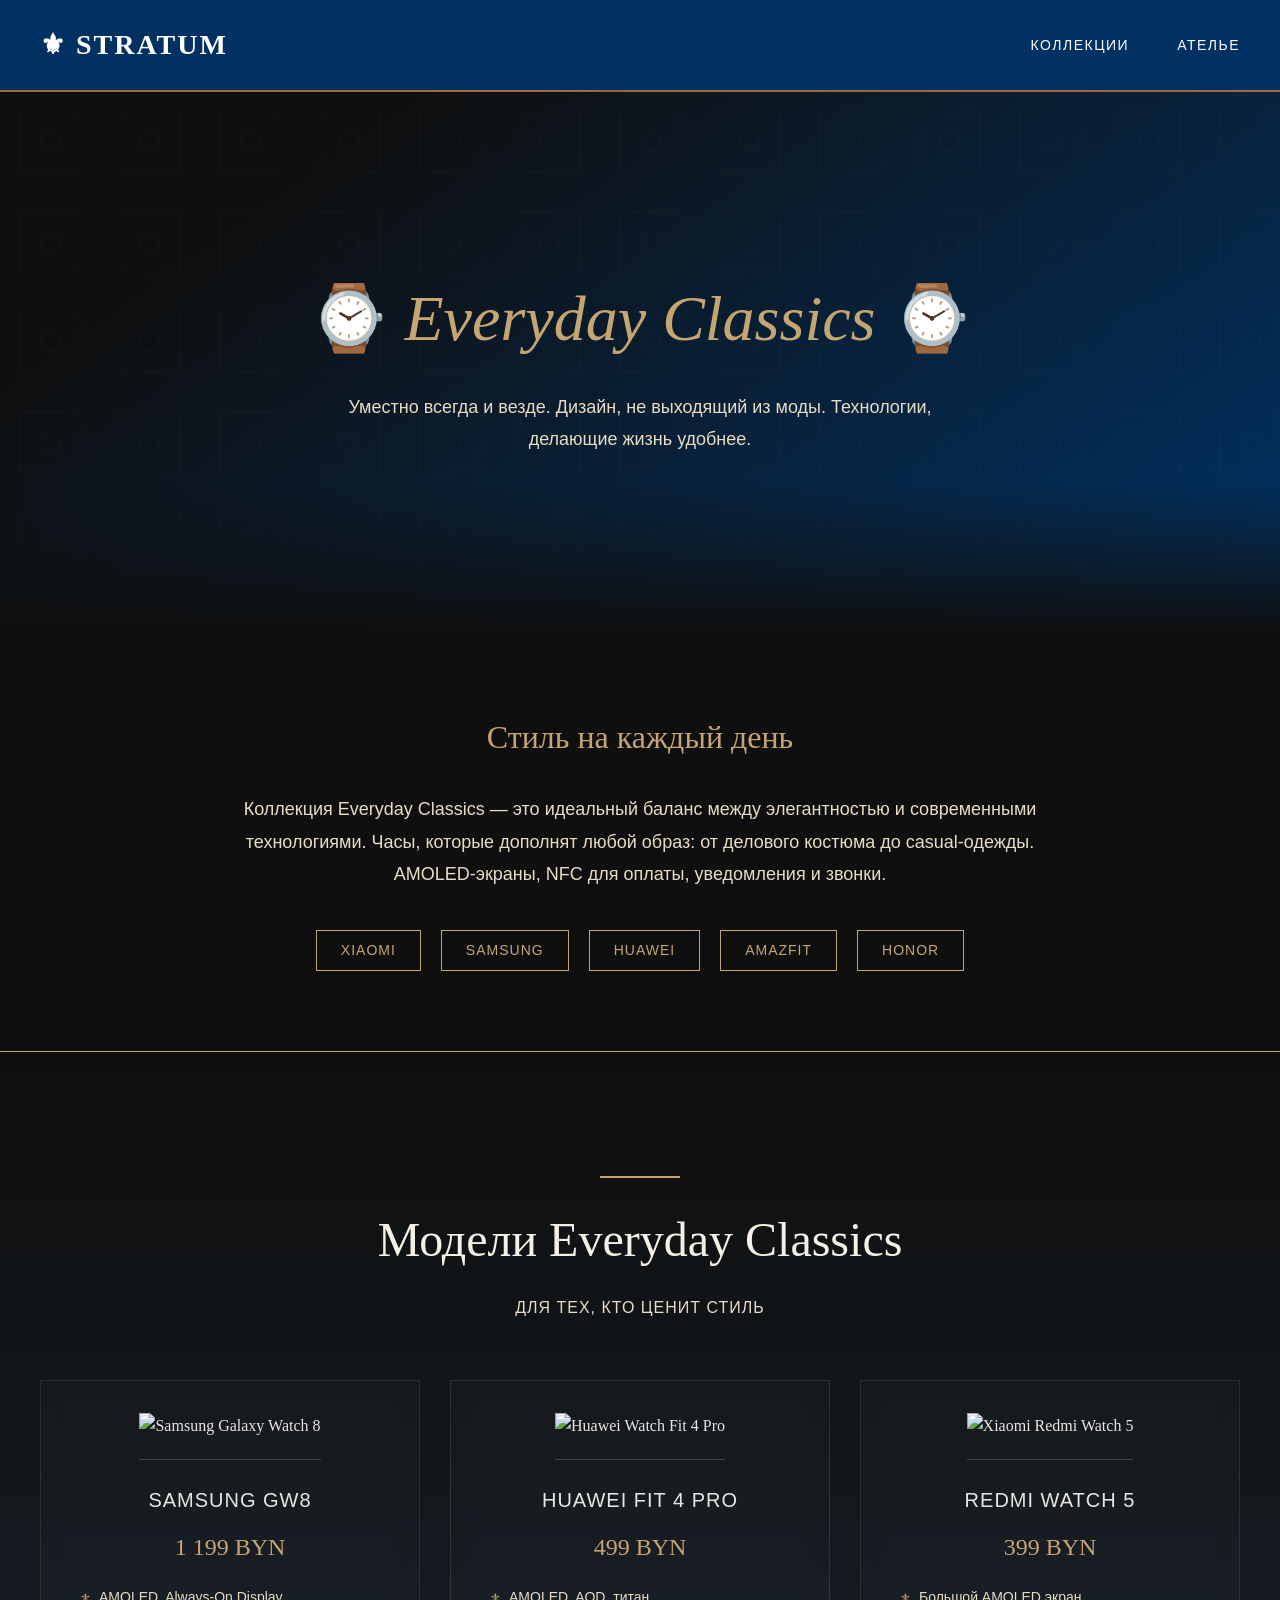
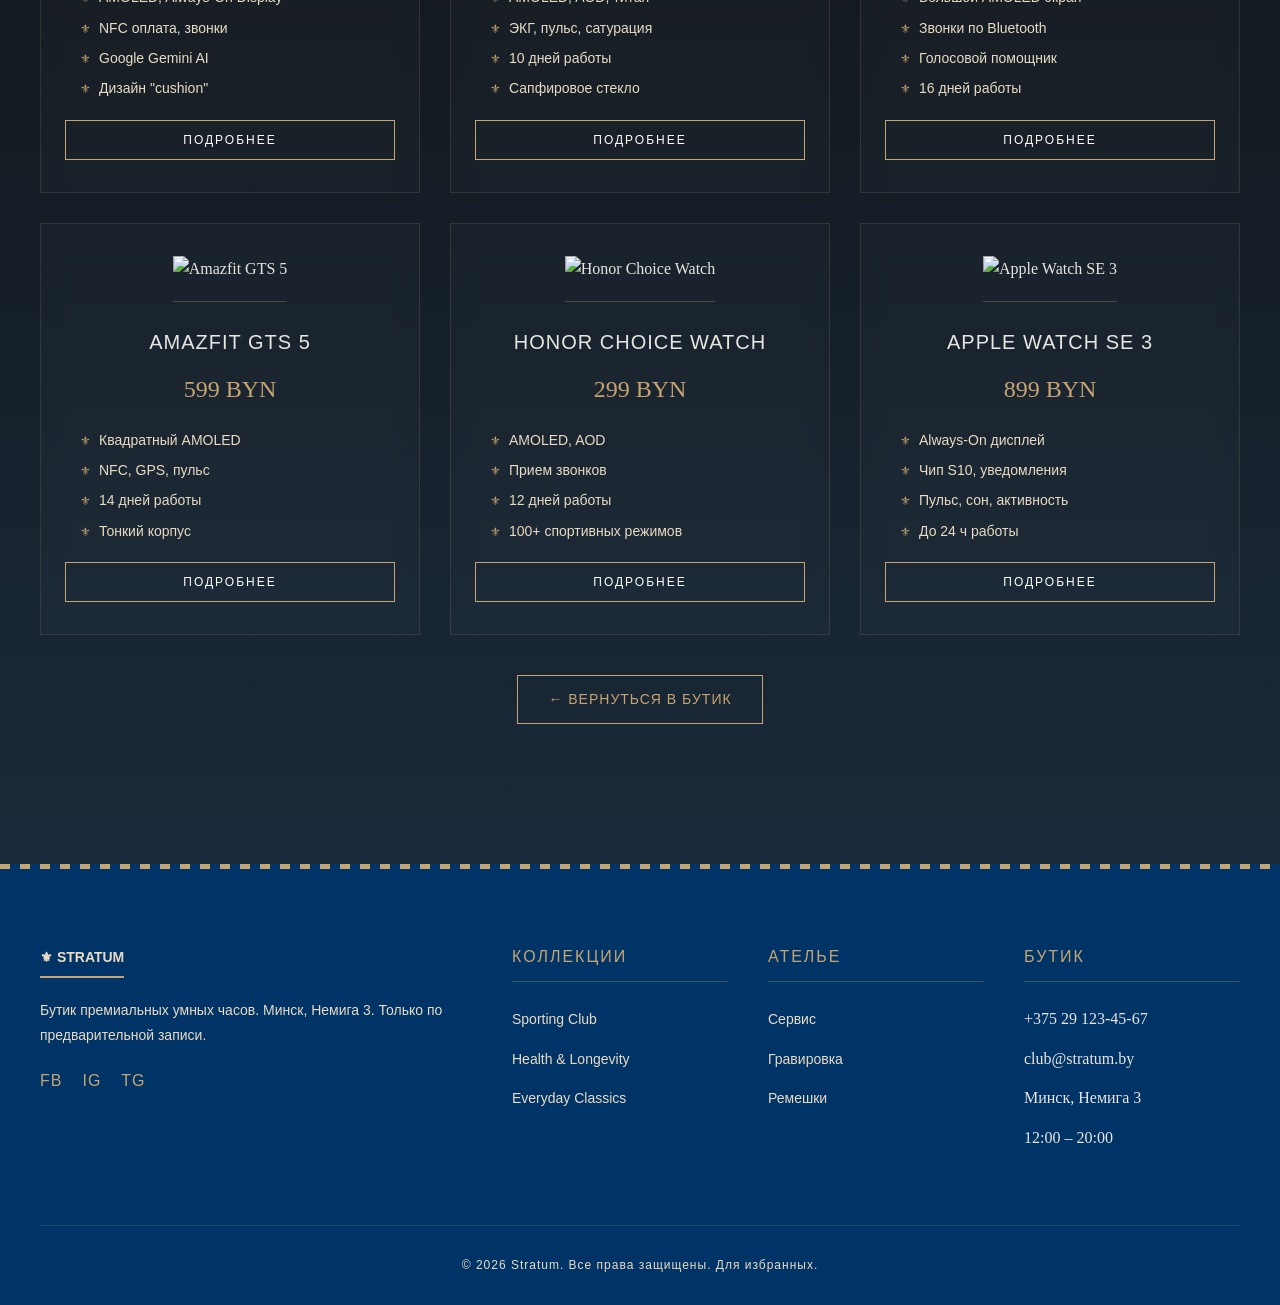
==== everyday-club.html @ 1c81f83b "Add files via upload" ====
<!DOCTYPE html>
<html lang="ru">
<head>
    <meta charset="UTF-8">
    <meta name="viewport" content="width=device-width, initial-scale=1.0">
    <title>Stratum — Everyday Classics</title>
    <link rel="stylesheet" href="styles.css">
    <style>
        /* Дополнительные стили только для страницы категории */
        .category-hero {
            height: 60vh;
            background: linear-gradient(145deg, var(--black) 20%, var(--gentian-blue) 100%);
            display: flex;
            align-items: center;
            position: relative;
            overflow: hidden;
        }

        .category-hero::before {
            content: '';
            position: absolute;
            top: 0;
            left: 0;
            width: 100%;
            height: 100%;
            background-image: url('data:image/svg+xml;utf8,<svg xmlns="http://www.w3.org/2000/svg" viewBox="0 0 100 100" width="100" height="100" opacity="0.03"><path d="M20,20 L80,20 L80,80 L20,80 Z" fill="none" stroke="%23C5A572" stroke-width="1"/><circle cx="50" cy="50" r="10" fill="none" stroke="%23C5A572" stroke-width="1"/></svg>');
            background-repeat: repeat;
            pointer-events: none;
        }

        .category-hero::after {
            content: '';
            position: absolute;
            bottom: 0;
            left: 0;
            right: 0;
            height: 150px;
            background: linear-gradient(to top, var(--black), transparent);
        }

        .category-hero-content {
            position: relative;
            z-index: 2;
            text-align: center;
        }

        .category-hero-content h1 {
            font-size: 64px;
            font-weight: 500;
            margin-bottom: 20px;
            font-family: 'Times New Roman', 'Didot', serif;
        }

        .category-hero-content h1 span {
            color: var(--gold);
            font-style: italic;
        }

        .category-hero-content p {
            font-size: 18px;
            color: var(--cream);
            max-width: 600px;
            margin: 0 auto;
            font-family: 'Helvetica Neue', sans-serif;
            line-height: 1.8;
        }

        .category-description {
            padding: 80px 0;
            background-color: var(--black);
            text-align: center;
            border-bottom: 1px solid var(--gold);
        }

        .category-description h2 {
            font-size: 32px;
            font-weight: 400;
            margin-bottom: 30px;
            font-family: 'Times New Roman', serif;
            color: var(--gold);
        }

        .category-description p {
            font-size: 18px;
            color: var(--cream);
            max-width: 800px;
            margin: 0 auto 40px;
            font-family: 'Helvetica Neue', sans-serif;
            line-height: 1.8;
        }

        .category-tags {
            display: flex;
            justify-content: center;
            gap: 20px;
            flex-wrap: wrap;
        }

        .category-tag {
            border: 1px solid var(--gold);
            padding: 8px 24px;
            font-size: 14px;
            letter-spacing: 1px;
            color: var(--gold);
            font-family: 'Helvetica Neue', sans-serif;
            text-transform: uppercase;
        }

        .category-products {
            padding: 100px 0;
            background: linear-gradient(180deg, var(--black) 0%, var(--navy) 100%);
        }

        .category-products-grid {
            display: grid;
            grid-template-columns: repeat(3, 1fr);
            gap: 30px;
            margin-top: 60px;
        }

        .category-product-card {
            background-color: rgba(255,255,255,0.02);
            padding: 32px 24px;
            text-align: center;
            border: 1px solid rgba(197,165,114,0.15);
            transition: all 0.4s;
            backdrop-filter: blur(10px);
        }

        .category-product-card:hover {
            background-color: rgba(0,51,102,0.2);
            border-color: var(--gold);
            box-shadow: 0 15px 25px rgba(0,0,0,0.5);
            transform: translateY(-5px);
        }

        .category-product-image {
            width: 100%;
            margin-bottom: 24px;
            border-bottom: 1px solid rgba(197,165,114,0.3);
            padding-bottom: 20px;
        }

        .category-product-title {
            font-size: 20px;
            font-weight: 500;
            margin-bottom: 12px;
            font-family: 'Helvetica Neue', sans-serif;
            letter-spacing: 1px;
            text-transform: uppercase;
        }

        .category-product-price {
            color: var(--gold);
            font-size: 24px;
            font-weight: 500;
            margin-bottom: 20px;
            font-family: 'Times New Roman', serif;
        }

        .category-features {
            margin: 20px 0;
            text-align: left;
            padding: 0 15px;
        }

        .category-features li {
            color: var(--cream);
            font-size: 14px;
            font-family: 'Helvetica Neue', sans-serif;
            margin-bottom: 8px;
            list-style-type: none;
        }

        .category-features li::before {
            content: '⚜';
            color: var(--gold);
            margin-right: 8px;
            font-size: 12px;
        }

        .back-link {
            display: inline-block;
            margin: 40px 0;
            color: var(--gold);
            text-decoration: none;
            font-family: 'Helvetica Neue', sans-serif;
            font-size: 14px;
            letter-spacing: 1px;
            text-transform: uppercase;
            border: 1px solid var(--gold);
            padding: 12px 30px;
            transition: all 0.3s;
        }

        .back-link:hover {
            background-color: var(--gold);
            color: var(--black);
        }

        @media (max-width: 1024px) {
            .category-products-grid {
                grid-template-columns: repeat(2, 1fr);
            }
        }

        @media (max-width: 640px) {
            .category-products-grid {
                grid-template-columns: 1fr;
            }
            .category-hero-content h1 {
                font-size: 42px;
            }
        }
    </style>
</head>
<body>
    <header>
        <div class="container header-content">
            <a href="index.html" class="logo">⚜ STRATUM</a>
            <nav>
                <ul>
                    <li><a href="index.html#collections">Коллекции</a></li>
                    <li><a href="index.html#atelier">Ателье</a></li>
                </ul>
            </nav>
        </div>
    </header>

    <section class="category-hero">
        <div class="container category-hero-content">
            <h1>⌚ <span>Everyday Classics</span> ⌚</h1>
            <p>Уместно всегда и везде. Дизайн, не выходящий из моды. Технологии, делающие жизнь удобнее.</p>
        </div>
    </section>

    <section class="category-description">
        <div class="container">
            <h2>Стиль на каждый день</h2>
            <p>Коллекция Everyday Classics — это идеальный баланс между элегантностью и современными технологиями. Часы, которые дополнят любой образ: от делового костюма до casual-одежды. AMOLED-экраны, NFC для оплаты, уведомления и звонки.</p>
            <div class="category-tags">
                <span class="category-tag">XIAOMI</span>
                <span class="category-tag">SAMSUNG</span>
                <span class="category-tag">HUAWEI</span>
                <span class="category-tag">AMAZFIT</span>
                <span class="category-tag">HONOR</span>
            </div>
        </div>
    </section>

    <section class="category-products">
        <div class="container">
            <div class="section-title-wrapper">
                <div class="section-divider"></div>
                <h2 class="section-title">Модели Everyday Classics</h2>
                <p class="section-subtitle">Для тех, кто ценит стиль</p>
            </div>

            <div class="category-products-grid">
                <!-- Samsung Galaxy Watch 8 -->
                <div class="category-product-card">
                    <img src="https://photo-shop.by/pics/items/20250811190819815_1.jpg" alt="Samsung Galaxy Watch 8" class="category-product-image">
                    <h3 class="category-product-title">Samsung GW8</h3>
                    <div class="category-product-price">1 199 BYN</div>
                    <ul class="category-features">
                        <li>AMOLED, Always-On Display</li>
                        <li>NFC оплата, звонки</li>
                        <li>Google Gemini AI</li>
                        <li>Дизайн "cushion"</li>
                    </ul>
                    <button class="btn-secondary">Подробнее</button>
                </div>

                <!-- Huawei Watch Fit 4 Pro -->
                <div class="category-product-card">
                    <img src="https://shop.mts.by/upload/resize_cache/iblock/949/qxuw2x85e4imq40hu1o059t7lantay8a/500_926_1/huawei_watch_FIT_4_pro_black_1.jpg" alt="Huawei Watch Fit 4 Pro" class="category-product-image">
                    <h3 class="category-product-title">Huawei Fit 4 Pro</h3>
                    <div class="category-product-price">499 BYN</div>
                    <ul class="category-features">
                        <li>AMOLED, AOD, титан</li>
                        <li>ЭКГ, пульс, сатурация</li>
                        <li>10 дней работы</li>
                        <li>Сапфировое стекло</li>
                    </ul>
                    <button class="btn-secondary">Подробнее</button>
                </div>

                <!-- Xiaomi Redmi Watch 5 -->
                <div class="category-product-card">
                    <img src="https://shop.mts.by/upload/resize_cache/iblock/7be/p8evr0nl9f67zql3s67rr9zgepwxj42r/500_926_1/watch_5_active_black_1.jpg" alt="Xiaomi Redmi Watch 5" class="category-product-image">
                    <h3 class="category-product-title">Redmi Watch 5</h3>
                    <div class="category-product-price">399 BYN</div>
                    <ul class="category-features">
                        <li>Большой AMOLED экран</li>
                        <li>Звонки по Bluetooth</li>
                        <li>Голосовой помощник</li>
                        <li>16 дней работы</li>
                    </ul>
                    <button class="btn-secondary">Подробнее</button>
                </div>

                <!-- Amazfit GTS 5 -->
                <div class="category-product-card">
                    <img src="https://lamantin.by/thumb/2/mXTA6FlvOQDgLPqxQOcVRw/r/d/umnye-chasy-xiaomi-redmi-watch-5-m2462w1-black-eu-1-356x356-4.jpg" alt="Amazfit GTS 5" class="category-product-image">
                    <h3 class="category-product-title">Amazfit GTS 5</h3>
                    <div class="category-product-price">599 BYN</div>
                    <ul class="category-features">
                        <li>Квадратный AMOLED</li>
                        <li>NFC, GPS, пульс</li>
                        <li>14 дней работы</li>
                        <li>Тонкий корпус</li>
                    </ul>
                    <button class="btn-secondary">Подробнее</button>
                </div>

                <!-- Honor Choice Watch -->
                <div class="category-product-card">
                    <img src="https://images.5element.by/resize/677/677189061977b020267f8e8c4d9ec1c2/600_600_1/de9541013ba2dd793d96e735d65061bb.jpg" alt="Honor Choice Watch" class="category-product-image">
                    <h3 class="category-product-title">Honor Choice Watch</h3>
                    <div class="category-product-price">299 BYN</div>
                    <ul class="category-features">
                        <li>AMOLED, AOD</li>
                        <li>Прием звонков</li>
                        <li>12 дней работы</li>
                        <li>100+ спортивных режимов</li>
                    </ul>
                    <button class="btn-secondary">Подробнее</button>
                </div>

                <!-- Apple Watch SE 3 -->
                <div class="category-product-card">
                    <img src="https://images.5element.by/resize/4ae/4ae966358d15e6b76d933b7b3d7df727/600_600_1/55d381c89f4cd3a4a8388bf9925fe8a3.jpg" alt="Apple Watch SE 3" class="category-product-image">
                    <h3 class="category-product-title">Apple Watch SE 3</h3>
                    <div class="category-product-price">899 BYN</div>
                    <ul class="category-features">
                        <li>Always-On дисплей</li>
                        <li>Чип S10, уведомления</li>
                        <li>Пульс, сон, активность</li>
                        <li>До 24 ч работы</li>
                    </ul>
                    <button class="btn-secondary">Подробнее</button>
                </div>
            </div>

            <div style="text-align: center;">
                <a href="index.html" class="back-link">← Вернуться в бутик</a>
            </div>
        </div>
    </section>

    <footer>
        <div class="container">
            <div class="footer-grid">
                <div class="footer-col">
                    <a href="index.html" class="footer-logo">⚜ STRATUM</a>
                    <p>Бутик премиальных умных часов. Минск, Немига 3. Только по предварительной записи.</p>
                    <div class="social-links">
                        <span>FB</span>
                        <span>IG</span>
                        <span>TG</span>
                    </div>
                </div>
                <div class="footer-col">
                    <h4>Коллекции</h4>
                    <ul>
                        <li><a href="sporting-club.html">Sporting Club</a></li>
                        <li><a href="health-club.html">Health & Longevity</a></li>
                        <li><a href="everyday-club.html">Everyday Classics</a></li>
                    </ul>
                </div>
                <div class="footer-col">
                    <h4>Ателье</h4>
                    <ul>
                        <li><a href="index.html#atelier">Сервис</a></li>
                        <li><a href="#">Гравировка</a></li>
                        <li><a href="#">Ремешки</a></li>
                    </ul>
                </div>
                <div class="footer-col">
                    <h4>Бутик</h4>
                    <ul>
                        <li>+375 29 123-45-67</li>
                        <li>club@stratum.by</li>
                        <li>Минск, Немига 3</li>
                        <li>12:00 – 20:00</li>
                    </ul>
                </div>
            </div>
            <div class="copyright">
                © 2026 Stratum. Все права защищены. Для избранных.
            </div>
        </div>
    </footer>

    <script src="script.js"></script>
</body>
</html>
---- styles.css ----
/* Добавьте эти строки в начало вашего CSS файла */
html {
    scroll-behavior: smooth;
    scroll-padding-top: 100px;
}

* {
    margin: 0;
    padding: 0;
    box-sizing: border-box;
}

body {
    font-family: 'Times New Roman', 'Didot', 'Baskerville', 'Garamond', 'Cormorant Garamond', serif;
    background-color: #0F0F0F;
    color: #E8E6E1;
    line-height: 1.6;
    -webkit-font-smoothing: antialiased;
}

:root {
    --gentian-blue: #003366;
    --gentian-blue-light: #1A4C7A;
    --black: #0F0F0F;
    --anthracite: #2A2A2A;
    --cognac: #9C6B3E;
    --ivory: #F5F0E6;
    --cream: #E8DCC4;
    --silver: #A0A0A0;
    --white: #FFFFFF;
    --gold: #C5A572;
    --navy: #1A2A3A;
}

.container {
    max-width: 1280px;
    margin: 0 auto;
    padding: 0 40px;
}

/* Header */
header {
    background-color: rgba(0, 51, 102, 0.97);
    position: sticky;
    top: 0;
    z-index: 100;
    border-bottom: 2px solid var(--cognac);
    backdrop-filter: blur(8px);
}

.header-content {
    display: flex;
    justify-content: space-between;
    align-items: center;
    height: 90px;
}

.logo {
    font-size: 28px;
    font-weight: 600;
    letter-spacing: 2px;
    color: var(--white);
    text-decoration: none;
    text-transform: uppercase;
    font-family: 'Times New Roman', serif;
}

nav ul {
    display: flex;
    gap: 48px;
    list-style: none;
}

nav a {
    color: var(--white);
    text-decoration: none;
    font-size: 14px;
    font-weight: 400;
    letter-spacing: 1.5px;
    text-transform: uppercase;
    transition: color 0.2s;
    font-family: 'Helvetica Neue', 'Inter', sans-serif;
}

nav a:hover {
    color: var(--gold);
}

/* Hero Section */
.hero {
    height: 85vh;
    background: linear-gradient(145deg, var(--black) 20%, var(--gentian-blue) 100%);
    display: flex;
    align-items: center;
    position: relative;
    overflow: hidden;
}

.hero::before {
    content: '';
    position: absolute;
    top: 0;
    left: 0;
    width: 100%;
    height: 100%;
    background-image: url('data:image/svg+xml;utf8,<svg xmlns="http://www.w3.org/2000/svg" viewBox="0 0 100 100" width="100" height="100" opacity="0.03"><path d="M20,20 L80,20 L80,80 L20,80 Z" fill="none" stroke="%23C5A572" stroke-width="1"/><circle cx="50" cy="50" r="10" fill="none" stroke="%23C5A572" stroke-width="1"/></svg>');
    background-repeat: repeat;
    pointer-events: none;
}

.hero::after {
    content: '';
    position: absolute;
    bottom: 0;
    left: 0;
    right: 0;
    height: 150px;
    background: linear-gradient(to top, var(--black), transparent);
}

.hero-content {
    display: grid;
    grid-template-columns: 1fr 1fr;
    gap: 60px;
    align-items: center;
    position: relative;
    z-index: 2;
}

.hero-text h1 {
    font-size: 72px;
    font-weight: 500;
    line-height: 1.1;
    margin-bottom: 24px;
    font-family: 'Times New Roman', 'Didot', serif;
    letter-spacing: -0.5px;
}

.hero-text h1 span {
    color: var(--gold);
    font-style: italic;
    display: inline-block;
    border-bottom: 2px solid var(--cognac);
    padding-bottom: 8px;
}

.hero-text p {
    font-size: 18px;
    color: var(--cream);
    margin-bottom: 40px;
    max-width: 500px;
    font-family: 'Helvetica Neue', sans-serif;
    letter-spacing: 0.5px;
    line-height: 1.8;
}

.btn-primary {
    background-color: transparent;
    color: var(--white);
    border: 2px solid var(--gold);
    padding: 18px 56px;
    font-size: 14px;
    font-weight: 500;
    letter-spacing: 2px;
    text-transform: uppercase;
    cursor: pointer;
    transition: all 0.4s;
    font-family: 'Helvetica Neue', sans-serif;
}

.btn-primary:hover {
    background-color: var(--gold);
    color: var(--black);
    border-color: var(--gold);
}

.hero-image {
    position: relative;
}

.hero-image img {
    width: 100%;
    filter: drop-shadow(0 20px 30px rgba(0,0,0,0.7));
    border: 1px solid rgba(197, 165, 114, 0.3);
    padding: 20px;
    background: rgba(0,0,0,0.2);
}

.image-caption {
    position: absolute;
    bottom: -10px;
    right: 20px;
    background: var(--gentian-blue);
    padding: 8px 24px;
    font-size: 12px;
    letter-spacing: 1px;
    color: var(--gold);
    border: 1px solid var(--gold);
    font-family: 'Helvetica Neue', sans-serif;
}

/* Segments Section */
.segments {
    padding: 120px 0;
    background-color: var(--black);
    position: relative;
}

.segments::before {
    content: '';
    position: absolute;
    top: 0;
    left: 0;
    right: 0;
    height: 1px;
    background: linear-gradient(90deg, transparent, var(--gold), transparent);
}

.section-title-wrapper {
    text-align: center;
    margin-bottom: 60px;
}

.section-title {
    font-size: 48px;
    font-weight: 400;
    margin-bottom: 16px;
    font-family: 'Times New Roman', serif;
    color: var(--ivory);
}

.section-subtitle {
    font-size: 16px;
    color: var(--cream);
    max-width: 600px;
    margin: 0 auto;
    font-family: 'Helvetica Neue', sans-serif;
    letter-spacing: 1px;
    text-transform: uppercase;
}

.section-divider {
    width: 80px;
    height: 2px;
    background-color: var(--gold);
    margin: 24px auto;
}

.segment-grid {
    display: grid;
    grid-template-columns: repeat(3, 1fr);
    gap: 30px;
}

.segment-card {
    background-color: var(--anthracite);
    padding: 48px 32px;
    transition: transform 0.5s, box-shadow 0.5s;
    border: 1px solid rgba(197, 165, 114, 0.2);
    position: relative;
    text-align: center;
}

.segment-card::before {
    content: '';
    position: absolute;
    top: 0;
    left: 0;
    width: 100%;
    height: 100%;
    background: linear-gradient(145deg, transparent 95%, rgba(197,165,114,0.1) 100%);
    pointer-events: none;
}

.segment-card:hover {
    transform: translateY(-8px);
    box-shadow: 0 30px 40px rgba(0,0,0,0.5);
    border-color: var(--gold);
}

.segment-icon {
    font-size: 48px;
    margin-bottom: 24px;
    color: var(--gold);
    font-family: 'Times New Roman', serif;
    line-height: 1;
}

.segment-card h3 {
    font-size: 26px;
    margin-bottom: 16px;
    font-weight: 500;
    font-family: 'Times New Roman', serif;
    letter-spacing: 1px;
}

.segment-card p {
    color: var(--cream);
    margin-bottom: 24px;
    font-size: 15px;
    font-family: 'Helvetica Neue', sans-serif;
    line-height: 1.8;
}

.segment-tag {
    color: var(--gold);
    font-weight: 500;
    font-size: 14px;
    letter-spacing: 1px;
    text-transform: uppercase;
    border-top: 1px solid rgba(197,165,114,0.3);
    padding-top: 20px;
    margin-top: 20px;
    font-family: 'Helvetica Neue', sans-serif;
}

/* Featured Products */
.featured {
    padding: 120px 0;
    background: linear-gradient(180deg, var(--black) 0%, var(--navy) 100%);
    position: relative;
}

.product-grid {
    display: grid;
    grid-template-columns: repeat(4, 1fr);
    gap: 30px;
    margin-top: 60px;
}

.product-card {
    background-color: rgba(255,255,255,0.02);
    padding: 32px 24px;
    text-align: center;
    border: 1px solid rgba(197,165,114,0.15);
    transition: all 0.4s;
    backdrop-filter: blur(10px);
}

.product-card:hover {
    background-color: rgba(0,51,102,0.2);
    border-color: var(--gold);
    box-shadow: 0 15px 25px rgba(0,0,0,0.5);
}

.product-image {
    width: 100%;
    margin-bottom: 24px;
    border-bottom: 1px solid rgba(197,165,114,0.3);
    padding-bottom: 20px;
}

.product-title {
    font-size: 18px;
    font-weight: 500;
    margin-bottom: 12px;
    font-family: 'Helvetica Neue', sans-serif;
    letter-spacing: 1px;
    text-transform: uppercase;
}

.product-price {
    color: var(--gold);
    font-size: 22px;
    font-weight: 500;
    margin-bottom: 20px;
    font-family: 'Times New Roman', serif;
}

.btn-secondary {
    background-color: transparent;
    border: 1px solid var(--gold);
    color: var(--white);
    padding: 12px 30px;
    font-size: 12px;
    letter-spacing: 2px;
    text-transform: uppercase;
    cursor: pointer;
    transition: all 0.3s;
    font-family: 'Helvetica Neue', sans-serif;
    width: 100%;
}

.btn-secondary:hover {
    background-color: var(--gold);
    color: var(--black);
}

/* Philosophy Section */
.philosophy {
    padding: 140px 0;
    background-color: var(--black);
    position: relative;
    border-top: 1px solid var(--gold);
    border-bottom: 1px solid var(--gold);
}

.philosophy::before {
    content: '⚜';
    position: absolute;
    top: -20px;
    left: 50%;
    transform: translateX(-50%);
    font-size: 40px;
    background: var(--black);
    padding: 0 30px;
    color: var(--gold);
}

.philosophy-content {
    display: grid;
    grid-template-columns: 1fr 1fr;
    gap: 80px;
    align-items: center;
}

.philosophy-text h2 {
    font-size: 52px;
    font-weight: 400;
    margin-bottom: 30px;
    font-family: 'Times New Roman', serif;
    line-height: 1.2;
}

.philosophy-text p {
    color: var(--cream);
    font-size: 16px;
    margin-bottom: 40px;
    font-family: 'Helvetica Neue', sans-serif;
    line-height: 1.9;
    letter-spacing: 0.5px;
}

.heritage {
    display: flex;
    gap: 30px;
    margin-top: 40px;
    border-top: 1px solid rgba(197,165,114,0.3);
    padding-top: 40px;
}

.heritage-item {
    text-align: center;
    flex: 1;
}

.heritage-item span {
    display: block;
    font-size: 28px;
    font-weight: 500;
    color: var(--gold);
    font-family: 'Times New Roman', serif;
}

.heritage-item p {
    font-size: 12px;
    text-transform: uppercase;
    letter-spacing: 1px;
    color: var(--cream);
    margin-top: 8px;
    font-family: 'Helvetica Neue', sans-serif;
}

.signature {
    font-family: 'Times New Roman', serif;
    color: var(--gold);
    font-size: 32px;
    font-style: italic;
    margin-top: 30px;
}

.philosophy-image {
    position: relative;
}

.philosophy-image img {
    width: 100%;
    border: 1px solid var(--gold);
    padding: 20px;
    background: rgba(0,0,0,0.3);
    box-shadow: 20px 20px 40px rgba(0,0,0,0.5);
}

/* Newsletter / Ателье секция */
.newsletter {
    padding: 80px 0;
    background-color: var(--navy);
    text-align: center;
    border-bottom: 1px solid var(--gold);
}

.newsletter h3 {
    font-size: 32px;
    font-weight: 400;
    margin-bottom: 16px;
    font-family: 'Times New Roman', serif;
}

.newsletter p {
    color: var(--cream);
    margin-bottom: 40px;
    max-width: 500px;
    margin-left: auto;
    margin-right: auto;
    font-family: 'Helvetica Neue', sans-serif;
}

/* Footer */
footer {
    background-color: var(--gentian-blue);
    padding: 80px 0 30px;
    position: relative;
}

footer::before {
    content: '';
    position: absolute;
    top: 0;
    left: 0;
    right: 0;
    height: 5px;
    background: repeating-linear-gradient(90deg, var(--gold), var(--gold) 10px, transparent 10px, transparent 20px);
}

.footer-grid {
    display: grid;
    grid-template-columns: 2fr 1fr 1fr 1fr;
    gap: 40px;
    margin-bottom: 60px;
}

.footer-logo {
    font-size: 28px;
    font-weight: 600;
    color: white;
    text-decoration: none;
    font-family: 'Times New Roman', serif;
    border-bottom: 2px solid var(--gold);
    padding-bottom: 8px;
    display: inline-block;
}

.footer-col p {
    color: var(--cream);
    font-size: 14px;
    margin-top: 20px;
    line-height: 1.8;
    font-family: 'Helvetica Neue', sans-serif;
}

.footer-col h4 {
    font-size: 16px;
    font-weight: 500;
    margin-bottom: 24px;
    color: var(--gold);
    letter-spacing: 2px;
    text-transform: uppercase;
    border-bottom: 1px solid rgba(197,165,114,0.3);
    padding-bottom: 12px;
    font-family: 'Helvetica Neue', sans-serif;
}

.footer-col ul {
    list-style: none;
}

.footer-col li {
    margin-bottom: 14px;
}

.footer-col a {
    color: var(--cream);
    text-decoration: none;
    font-size: 14px;
    transition: color 0.2s;
    font-family: 'Helvetica Neue', sans-serif;
}

.footer-col a:hover {
    color: var(--gold);
}

.social-links {
    display: flex;
    gap: 20px;
    margin-top: 20px;
    font-size: 16px;
    color: var(--gold);
    letter-spacing: 1px;
}

.social-links span {
    cursor: pointer;
    transition: 0.3s;
    font-family: 'Helvetica Neue', sans-serif;
    font-weight: 500;
}

.social-links span:hover {
    color: var(--white);
}

.copyright {
    text-align: center;
    padding-top: 30px;
    border-top: 1px solid rgba(197,165,114,0.2);
    color: var(--cream);
    font-size: 12px;
    letter-spacing: 1px;
    font-family: 'Helvetica Neue', sans-serif;
}

/* Responsive */
@media (max-width: 1024px) {
    .hero-content {
        grid-template-columns: 1fr;
        text-align: center;
    }
    .hero-text p {
        margin-left: auto;
        margin-right: auto;
    }
    .segment-grid, .product-grid {
        grid-template-columns: repeat(2, 1fr);
    }
    .philosophy-content {
        grid-template-columns: 1fr;
    }
    .footer-grid {
        grid-template-columns: repeat(2, 1fr);
    }
}

@media (max-width: 640px) {
    .segment-grid, .product-grid {
        grid-template-columns: 1fr;
    }
    .footer-grid {
        grid-template-columns: 1fr;
    }
    .hero-text h1 {
        font-size: 48px;
    }
    .container {
        padding: 0 20px;
    }
}

/* Анимации появления */
.fade-in {
    opacity: 0;
    transform: translateY(20px);
    transition: opacity 0.6s ease, transform 0.6s ease;
}

.fade-in.visible {
    opacity: 1;
    transform: translateY(0);
}
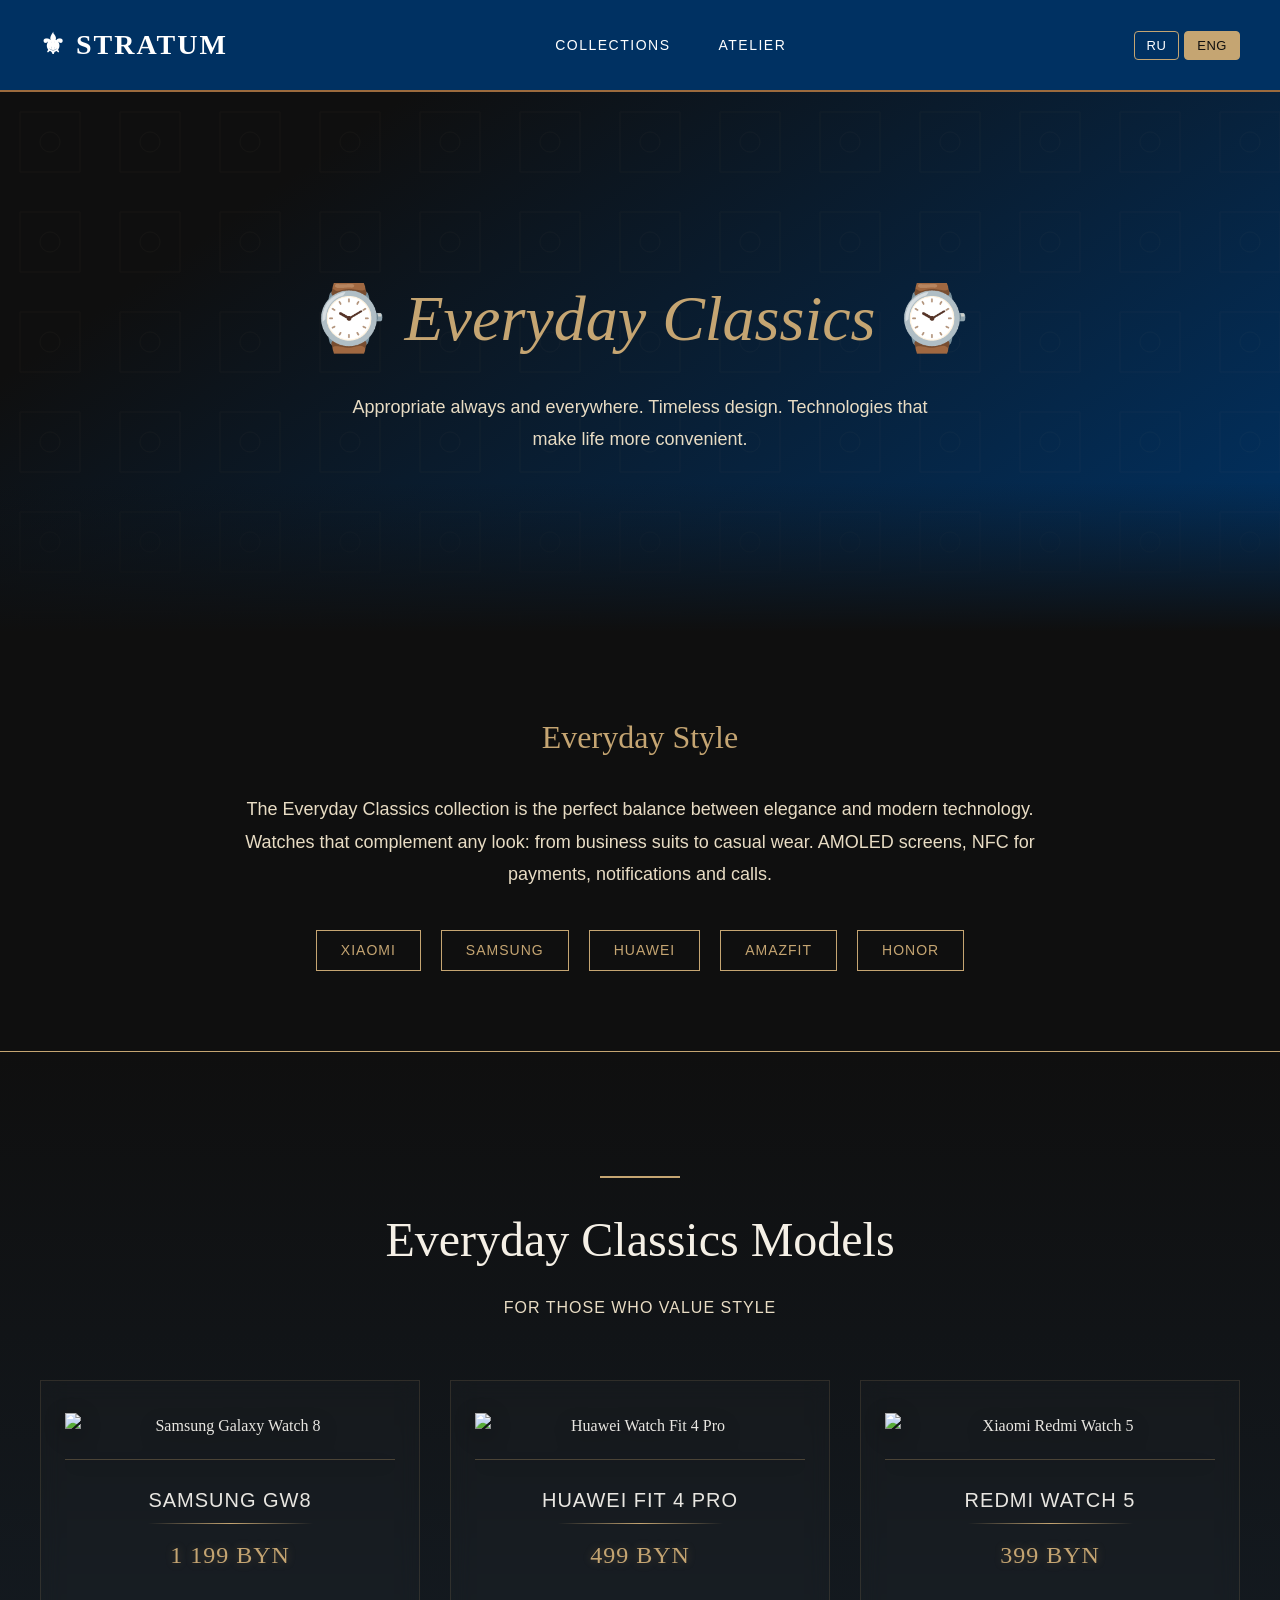
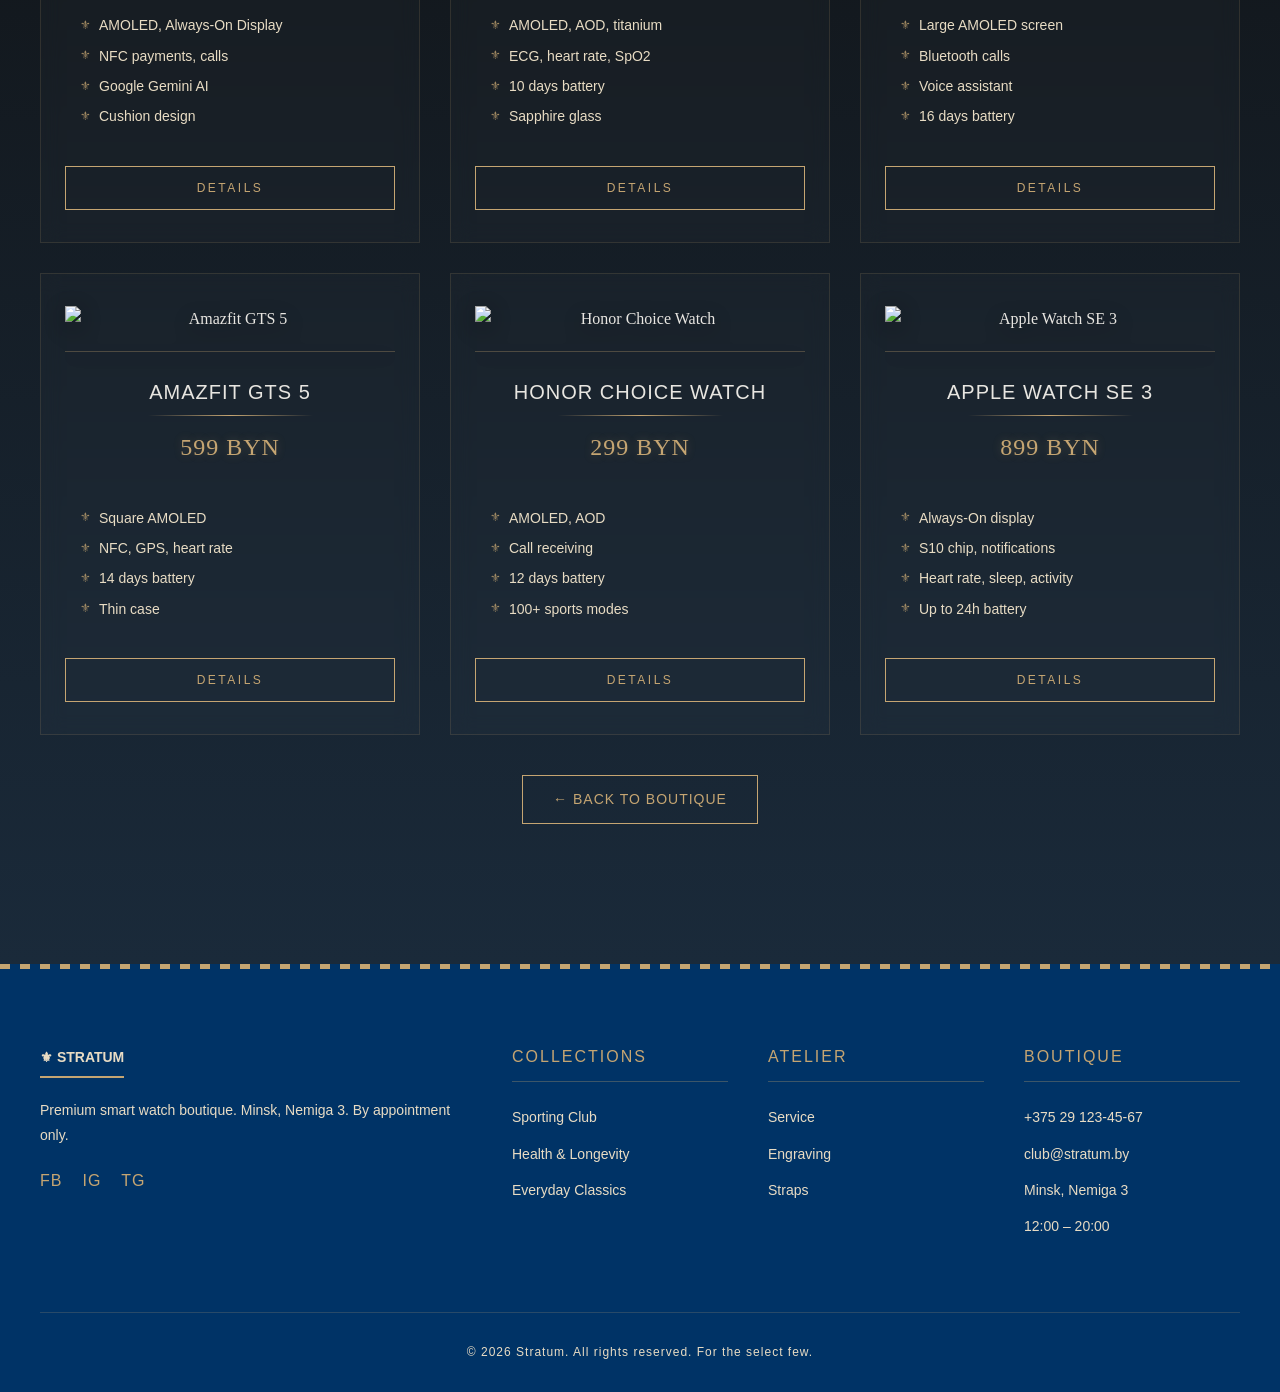
==== commit bcbfc444: "version-2" ====
--- a/everyday-club.html
+++ b/everyday-club.html
@@ -220,24 +220,32 @@
             <a href="index.html" class="logo">⚜ STRATUM</a>
             <nav>
                 <ul>
-                    <li><a href="index.html#collections">Коллекции</a></li>
-                    <li><a href="index.html#atelier">Ателье</a></li>
+                    <li><a href="index.html#collections" data-ru="Коллекции" data-en="Collections">Коллекции</a></li>
+                    <li><a href="index.html#atelier" data-ru="Ателье" data-en="Atelier">Ателье</a></li>
                 </ul>
             </nav>
+            <div class="language-switcher">
+                <button class="lang-btn active" data-lang="ru">RU</button>
+                <button class="lang-btn" data-lang="en">ENG</button>
+            </div>
         </div>
     </header>
 
     <section class="category-hero">
         <div class="container category-hero-content">
-            <h1>⌚ <span>Everyday Classics</span> ⌚</h1>
-            <p>Уместно всегда и везде. Дизайн, не выходящий из моды. Технологии, делающие жизнь удобнее.</p>
+            <h1>⌚ <span data-ru="Everyday Classics" data-en="Everyday Classics">Everyday Classics</span> ⌚</h1>
+            <p data-ru="Уместно всегда и везде. Дизайн, не выходящий из моды. Технологии, делающие жизнь удобнее." 
+               data-en="Appropriate always and everywhere. Timeless design. Technologies that make life more convenient.">
+            </p>
         </div>
     </section>
 
     <section class="category-description">
         <div class="container">
-            <h2>Стиль на каждый день</h2>
-            <p>Коллекция Everyday Classics — это идеальный баланс между элегантностью и современными технологиями. Часы, которые дополнят любой образ: от делового костюма до casual-одежды. AMOLED-экраны, NFC для оплаты, уведомления и звонки.</p>
+            <h2 data-ru="Стиль на каждый день" data-en="Everyday Style">Стиль на каждый день</h2>
+            <p data-ru="Коллекция Everyday Classics — это идеальный баланс между элегантностью и современными технологиями. Часы, которые дополнят любой образ: от делового костюма до casual-одежды. AMOLED-экраны, NFC для оплаты, уведомления и звонки." 
+               data-en="The Everyday Classics collection is the perfect balance between elegance and modern technology. Watches that complement any look: from business suits to casual wear. AMOLED screens, NFC for payments, notifications and calls.">
+            </p>
             <div class="category-tags">
                 <span class="category-tag">XIAOMI</span>
                 <span class="category-tag">SAMSUNG</span>
@@ -252,8 +260,8 @@
         <div class="container">
             <div class="section-title-wrapper">
                 <div class="section-divider"></div>
-                <h2 class="section-title">Модели Everyday Classics</h2>
-                <p class="section-subtitle">Для тех, кто ценит стиль</p>
+                <h2 class="section-title" data-ru="Модели Everyday Classics" data-en="Everyday Classics Models">Модели Everyday Classics</h2>
+                <p class="section-subtitle" data-ru="Для тех, кто ценит стиль" data-en="For those who value style">Для тех, кто ценит стиль</p>
             </div>
 
             <div class="category-products-grid">
@@ -263,12 +271,12 @@
                     <h3 class="category-product-title">Samsung GW8</h3>
                     <div class="category-product-price">1 199 BYN</div>
                     <ul class="category-features">
-                        <li>AMOLED, Always-On Display</li>
-                        <li>NFC оплата, звонки</li>
-                        <li>Google Gemini AI</li>
-                        <li>Дизайн "cushion"</li>
-                    </ul>
-                    <button class="btn-secondary">Подробнее</button>
+                        <li data-ru="AMOLED, Always-On Display" data-en="AMOLED, Always-On Display">AMOLED, Always-On Display</li>
+                        <li data-ru="NFC оплата, звонки" data-en="NFC payments, calls">NFC оплата, звонки</li>
+                        <li data-ru="Google Gemini AI" data-en="Google Gemini AI">Google Gemini AI</li>
+                        <li data-ru="Дизайн 'cushion'" data-en="Cushion design">Дизайн "cushion"</li>
+                    </ul>
+                    <button class="btn-secondary" data-ru="Подробнее" data-en="Details">Подробнее</button>
                 </div>
 
                 <!-- Huawei Watch Fit 4 Pro -->
@@ -277,12 +285,12 @@
                     <h3 class="category-product-title">Huawei Fit 4 Pro</h3>
                     <div class="category-product-price">499 BYN</div>
                     <ul class="category-features">
-                        <li>AMOLED, AOD, титан</li>
-                        <li>ЭКГ, пульс, сатурация</li>
-                        <li>10 дней работы</li>
-                        <li>Сапфировое стекло</li>
-                    </ul>
-                    <button class="btn-secondary">Подробнее</button>
+                        <li data-ru="AMOLED, AOD, титан" data-en="AMOLED, AOD, titanium">AMOLED, AOD, титан</li>
+                        <li data-ru="ЭКГ, пульс, сатурация" data-en="ECG, heart rate, SpO2">ЭКГ, пульс, сатурация</li>
+                        <li data-ru="10 дней работы" data-en="10 days battery">10 дней работы</li>
+                        <li data-ru="Сапфировое стекло" data-en="Sapphire glass">Сапфировое стекло</li>
+                    </ul>
+                    <button class="btn-secondary" data-ru="Подробнее" data-en="Details">Подробнее</button>
                 </div>
 
                 <!-- Xiaomi Redmi Watch 5 -->
@@ -291,12 +299,12 @@
                     <h3 class="category-product-title">Redmi Watch 5</h3>
                     <div class="category-product-price">399 BYN</div>
                     <ul class="category-features">
-                        <li>Большой AMOLED экран</li>
-                        <li>Звонки по Bluetooth</li>
-                        <li>Голосовой помощник</li>
-                        <li>16 дней работы</li>
-                    </ul>
-                    <button class="btn-secondary">Подробнее</button>
+                        <li data-ru="Большой AMOLED экран" data-en="Large AMOLED screen">Большой AMOLED экран</li>
+                        <li data-ru="Звонки по Bluetooth" data-en="Bluetooth calls">Звонки по Bluetooth</li>
+                        <li data-ru="Голосовой помощник" data-en="Voice assistant">Голосовой помощник</li>
+                        <li data-ru="16 дней работы" data-en="16 days battery">16 дней работы</li>
+                    </ul>
+                    <button class="btn-secondary" data-ru="Подробнее" data-en="Details">Подробнее</button>
                 </div>
 
                 <!-- Amazfit GTS 5 -->
@@ -305,12 +313,12 @@
                     <h3 class="category-product-title">Amazfit GTS 5</h3>
                     <div class="category-product-price">599 BYN</div>
                     <ul class="category-features">
-                        <li>Квадратный AMOLED</li>
-                        <li>NFC, GPS, пульс</li>
-                        <li>14 дней работы</li>
-                        <li>Тонкий корпус</li>
-                    </ul>
-                    <button class="btn-secondary">Подробнее</button>
+                        <li data-ru="Квадратный AMOLED" data-en="Square AMOLED">Квадратный AMOLED</li>
+                        <li data-ru="NFC, GPS, пульс" data-en="NFC, GPS, heart rate">NFC, GPS, пульс</li>
+                        <li data-ru="14 дней работы" data-en="14 days battery">14 дней работы</li>
+                        <li data-ru="Тонкий корпус" data-en="Thin case">Тонкий корпус</li>
+                    </ul>
+                    <button class="btn-secondary" data-ru="Подробнее" data-en="Details">Подробнее</button>
                 </div>
 
                 <!-- Honor Choice Watch -->
@@ -319,12 +327,12 @@
                     <h3 class="category-product-title">Honor Choice Watch</h3>
                     <div class="category-product-price">299 BYN</div>
                     <ul class="category-features">
-                        <li>AMOLED, AOD</li>
-                        <li>Прием звонков</li>
-                        <li>12 дней работы</li>
-                        <li>100+ спортивных режимов</li>
-                    </ul>
-                    <button class="btn-secondary">Подробнее</button>
+                        <li data-ru="AMOLED, AOD" data-en="AMOLED, AOD">AMOLED, AOD</li>
+                        <li data-ru="Прием звонков" data-en="Call receiving">Прием звонков</li>
+                        <li data-ru="12 дней работы" data-en="12 days battery">12 дней работы</li>
+                        <li data-ru="100+ спортивных режимов" data-en="100+ sports modes">100+ спортивных режимов</li>
+                    </ul>
+                    <button class="btn-secondary" data-ru="Подробнее" data-en="Details">Подробнее</button>
                 </div>
 
                 <!-- Apple Watch SE 3 -->
@@ -333,17 +341,17 @@
                     <h3 class="category-product-title">Apple Watch SE 3</h3>
                     <div class="category-product-price">899 BYN</div>
                     <ul class="category-features">
-                        <li>Always-On дисплей</li>
-                        <li>Чип S10, уведомления</li>
-                        <li>Пульс, сон, активность</li>
-                        <li>До 24 ч работы</li>
-                    </ul>
-                    <button class="btn-secondary">Подробнее</button>
+                        <li data-ru="Always-On дисплей" data-en="Always-On display">Always-On дисплей</li>
+                        <li data-ru="Чип S10, уведомления" data-en="S10 chip, notifications">Чип S10, уведомления</li>
+                        <li data-ru="Пульс, сон, активность" data-en="Heart rate, sleep, activity">Пульс, сон, активность</li>
+                        <li data-ru="До 24 ч работы" data-en="Up to 24h battery">До 24 ч работы</li>
+                    </ul>
+                    <button class="btn-secondary" data-ru="Подробнее" data-en="Details">Подробнее</button>
                 </div>
             </div>
 
             <div style="text-align: center;">
-                <a href="index.html" class="back-link">← Вернуться в бутик</a>
+                <a href="index.html" class="back-link" data-ru="← Вернуться в бутик" data-en="← Back to boutique">← Вернуться в бутик</a>
             </div>
         </div>
     </section>
@@ -353,7 +361,9 @@
             <div class="footer-grid">
                 <div class="footer-col">
                     <a href="index.html" class="footer-logo">⚜ STRATUM</a>
-                    <p>Бутик премиальных умных часов. Минск, Немига 3. Только по предварительной записи.</p>
+                    <p data-ru="Бутик премиальных умных часов. Минск, Немига 3. Только по предварительной записи." 
+                       data-en="Premium smart watch boutique. Minsk, Nemiga 3. By appointment only.">
+                    </p>
                     <div class="social-links">
                         <span>FB</span>
                         <span>IG</span>
@@ -361,33 +371,35 @@
                     </div>
                 </div>
                 <div class="footer-col">
-                    <h4>Коллекции</h4>
+                    <h4 data-ru="Коллекции" data-en="Collections">Коллекции</h4>
                     <ul>
-                        <li><a href="sporting-club.html">Sporting Club</a></li>
-                        <li><a href="health-club.html">Health & Longevity</a></li>
-                        <li><a href="everyday-club.html">Everyday Classics</a></li>
+                        <li><a href="sporting-club.html" data-ru="Sporting Club" data-en="Sporting Club">Sporting Club</a></li>
+                        <li><a href="health-club.html" data-ru="Health & Longevity" data-en="Health & Longevity">Health & Longevity</a></li>
+                        <li><a href="everyday-club.html" data-ru="Everyday Classics" data-en="Everyday Classics">Everyday Classics</a></li>
                     </ul>
                 </div>
                 <div class="footer-col">
-                    <h4>Ателье</h4>
+                    <h4 data-ru="Ателье" data-en="Atelier">Ателье</h4>
                     <ul>
-                        <li><a href="index.html#atelier">Сервис</a></li>
-                        <li><a href="#">Гравировка</a></li>
-                        <li><a href="#">Ремешки</a></li>
+                        <li><a href="index.html#atelier" data-ru="Сервис" data-en="Service">Сервис</a></li>
+                        <li><a href="#" data-ru="Гравировка" data-en="Engraving">Гравировка</a></li>
+                        <li><a href="#" data-ru="Ремешки" data-en="Straps">Ремешки</a></li>
                     </ul>
                 </div>
                 <div class="footer-col">
-                    <h4>Бутик</h4>
+                    <h4 data-ru="Бутик" data-en="Boutique">Бутик</h4>
                     <ul>
                         <li>+375 29 123-45-67</li>
                         <li>club@stratum.by</li>
-                        <li>Минск, Немига 3</li>
+                        <li data-ru="Минск, Немига 3" data-en="Minsk, Nemiga 3">Минск, Немига 3</li>
                         <li>12:00 – 20:00</li>
                     </ul>
                 </div>
             </div>
             <div class="copyright">
-                © 2026 Stratum. Все права защищены. Для избранных.
+                <span data-ru="© 2026 Stratum. Все права защищены. Для избранных." 
+                      data-en="© 2026 Stratum. All rights reserved. For the select few.">
+                </span>
             </div>
         </div>
     </footer>
--- a/styles.css
+++ b/styles.css
@@ -1,4 +1,4 @@
-/* Добавьте эти строки в начало вашего CSS файла */
+/* Основные стили */
 html {
     scroll-behavior: smooth;
     scroll-padding-top: 100px;
@@ -53,6 +53,7 @@
     justify-content: space-between;
     align-items: center;
     height: 90px;
+    position: relative;
 }
 
 .logo {
@@ -86,6 +87,35 @@
     color: var(--gold);
 }
 
+/* Language Switcher */
+.language-switcher {
+    display: flex;
+    gap: 5px;
+    margin-left: 20px;
+}
+
+.lang-btn {
+    background: transparent;
+    border: 1px solid var(--gold);
+    color: var(--white);
+    padding: 6px 12px;
+    cursor: pointer;
+    font-weight: 500;
+    transition: 0.3s;
+    border-radius: 4px;
+    font-size: 13px;
+    letter-spacing: 0.5px;
+}
+
+.lang-btn.active {
+    background: var(--gold);
+    color: var(--black);
+}
+
+.lang-btn:hover {
+    background: rgba(197, 165, 114, 0.2);
+}
+
 /* Hero Section */
 .hero {
     height: 85vh;
@@ -259,6 +289,9 @@
     border: 1px solid rgba(197, 165, 114, 0.2);
     position: relative;
     text-align: center;
+    height: 100%;
+    display: flex;
+    flex-direction: column;
 }
 
 .segment-card::before {
@@ -300,6 +333,7 @@
     font-size: 15px;
     font-family: 'Helvetica Neue', sans-serif;
     line-height: 1.8;
+    flex-grow: 1;
 }
 
 .segment-tag {
@@ -312,78 +346,6 @@
     padding-top: 20px;
     margin-top: 20px;
     font-family: 'Helvetica Neue', sans-serif;
-}
-
-/* Featured Products */
-.featured {
-    padding: 120px 0;
-    background: linear-gradient(180deg, var(--black) 0%, var(--navy) 100%);
-    position: relative;
-}
-
-.product-grid {
-    display: grid;
-    grid-template-columns: repeat(4, 1fr);
-    gap: 30px;
-    margin-top: 60px;
-}
-
-.product-card {
-    background-color: rgba(255,255,255,0.02);
-    padding: 32px 24px;
-    text-align: center;
-    border: 1px solid rgba(197,165,114,0.15);
-    transition: all 0.4s;
-    backdrop-filter: blur(10px);
-}
-
-.product-card:hover {
-    background-color: rgba(0,51,102,0.2);
-    border-color: var(--gold);
-    box-shadow: 0 15px 25px rgba(0,0,0,0.5);
-}
-
-.product-image {
-    width: 100%;
-    margin-bottom: 24px;
-    border-bottom: 1px solid rgba(197,165,114,0.3);
-    padding-bottom: 20px;
-}
-
-.product-title {
-    font-size: 18px;
-    font-weight: 500;
-    margin-bottom: 12px;
-    font-family: 'Helvetica Neue', sans-serif;
-    letter-spacing: 1px;
-    text-transform: uppercase;
-}
-
-.product-price {
-    color: var(--gold);
-    font-size: 22px;
-    font-weight: 500;
-    margin-bottom: 20px;
-    font-family: 'Times New Roman', serif;
-}
-
-.btn-secondary {
-    background-color: transparent;
-    border: 1px solid var(--gold);
-    color: var(--white);
-    padding: 12px 30px;
-    font-size: 12px;
-    letter-spacing: 2px;
-    text-transform: uppercase;
-    cursor: pointer;
-    transition: all 0.3s;
-    font-family: 'Helvetica Neue', sans-serif;
-    width: 100%;
-}
-
-.btn-secondary:hover {
-    background-color: var(--gold);
-    color: var(--black);
 }
 
 /* Philosophy Section */
@@ -566,6 +528,9 @@
 
 .footer-col li {
     margin-bottom: 14px;
+    color: var(--cream);
+    font-size: 14px;
+    font-family: 'Helvetica Neue', sans-serif;
 }
 
 .footer-col a {
@@ -620,7 +585,7 @@
         margin-left: auto;
         margin-right: auto;
     }
-    .segment-grid, .product-grid {
+    .segment-grid {
         grid-template-columns: repeat(2, 1fr);
     }
     .philosophy-content {
@@ -631,8 +596,23 @@
     }
 }
 
+@media (max-width: 768px) {
+    .header-content {
+        flex-wrap: wrap;
+        height: auto;
+        padding: 15px 0;
+    }
+    nav ul {
+        gap: 20px;
+    }
+    .language-switcher {
+        margin-left: 0;
+        margin-top: 10px;
+    }
+}
+
 @media (max-width: 640px) {
-    .segment-grid, .product-grid {
+    .segment-grid {
         grid-template-columns: 1fr;
     }
     .footer-grid {
@@ -656,4 +636,401 @@
 .fade-in.visible {
     opacity: 1;
     transform: translateY(0);
+}
+
+
+
+/* ===== ОБНОВЛЕННЫЙ СТИЛЬ КНОПКИ "ПОДРОБНЕЕ" ===== */
+.btn-secondary {
+    background-color: transparent;
+    border: 1px solid var(--gold);
+    color: var(--gold);
+    padding: 14px 30px;
+    font-size: 12px;
+    letter-spacing: 2.5px;
+    text-transform: uppercase;
+    cursor: pointer;
+    transition: all 0.4s cubic-bezier(0.165, 0.84, 0.44, 1);
+    font-family: 'Helvetica Neue', sans-serif;
+    width: 100%;
+    position: relative;
+    overflow: hidden;
+    z-index: 1;
+    font-weight: 500;
+    border-radius: 0;
+    margin-top: 10px;
+}
+
+.btn-secondary::before {
+    content: '';
+    position: absolute;
+    top: 0;
+    left: -100%;
+    width: 100%;
+    height: 100%;
+    background: linear-gradient(90deg, transparent, rgba(197, 165, 114, 0.2), transparent);
+    transition: left 0.6s cubic-bezier(0.165, 0.84, 0.44, 1);
+    z-index: -1;
+}
+
+.btn-secondary:hover {
+    background-color: var(--gold);
+    color: var(--black);
+    border-color: var(--gold);
+    transform: translateY(-2px);
+    box-shadow: 0 10px 20px rgba(0, 0, 0, 0.3);
+}
+
+.btn-secondary:hover::before {
+    left: 100%;
+}
+
+.btn-secondary:active {
+    transform: translateY(0);
+    box-shadow: 0 5px 10px rgba(0, 0, 0, 0.2);
+}
+
+/* Альтернативный вариант с элегантным свечением */
+.btn-secondary-glow {
+    background-color: transparent;
+    border: 1px solid var(--gold);
+    color: var(--gold);
+    padding: 14px 30px;
+    font-size: 12px;
+    letter-spacing: 2.5px;
+    text-transform: uppercase;
+    cursor: pointer;
+    transition: all 0.3s ease;
+    font-family: 'Helvetica Neue', sans-serif;
+    width: 100%;
+    position: relative;
+    z-index: 1;
+    font-weight: 500;
+    box-shadow: 0 0 0 rgba(197, 165, 114, 0);
+}
+
+.btn-secondary-glow:hover {
+    background-color: var(--gold);
+    color: var(--black);
+    border-color: var(--gold);
+    box-shadow: 0 0 15px rgba(197, 165, 114, 0.5);
+    text-shadow: 0 0 5px rgba(0, 0, 0, 0.3);
+}
+
+/* Вариант с тонкой обводкой и минимализмом */
+.btn-secondary-minimal {
+    background-color: transparent;
+    border: none;
+    border-bottom: 1px solid var(--gold);
+    color: var(--cream);
+    padding: 10px 20px;
+    font-size: 12px;
+    letter-spacing: 3px;
+    text-transform: uppercase;
+    cursor: pointer;
+    transition: all 0.3s ease;
+    font-family: 'Helvetica Neue', sans-serif;
+    width: auto;
+    display: inline-block;
+    font-weight: 400;
+    position: relative;
+}
+
+.btn-secondary-minimal::after {
+    content: '→';
+    margin-left: 8px;
+    opacity: 0;
+    transform: translateX(-10px);
+    transition: all 0.3s ease;
+    display: inline-block;
+}
+
+.btn-secondary-minimal:hover {
+    color: var(--gold);
+    border-bottom-color: var(--gold);
+    letter-spacing: 4px;
+}
+
+.btn-secondary-minimal:hover::after {
+    opacity: 1;
+    transform: translateX(0);
+}
+
+/* Стили для карточек товаров (обновление) */
+.category-product-card {
+    background-color: rgba(255,255,255,0.02);
+    padding: 32px 24px 40px;
+    text-align: center;
+    border: 1px solid rgba(197,165,114,0.15);
+    transition: all 0.4s cubic-bezier(0.165, 0.84, 0.44, 1);
+    backdrop-filter: blur(10px);
+    display: flex;
+    flex-direction: column;
+    position: relative;
+}
+
+.category-product-card::after {
+    content: '';
+    position: absolute;
+    top: 0;
+    left: 0;
+    width: 100%;
+    height: 100%;
+    box-shadow: 0 20px 30px -10px rgba(0,0,0,0.5);
+    opacity: 0;
+    transition: opacity 0.4s ease;
+    pointer-events: none;
+    z-index: -1;
+}
+
+.category-product-card:hover {
+    background-color: rgba(0,51,102,0.25);
+    border-color: var(--gold);
+    transform: translateY(-8px);
+}
+
+.category-product-card:hover::after {
+    opacity: 1;
+}
+
+.category-product-image {
+    width: 100%;
+    margin-bottom: 24px;
+    border-bottom: 1px solid rgba(197,165,114,0.2);
+    padding-bottom: 20px;
+    transition: transform 0.4s ease;
+    filter: drop-shadow(0 5px 10px rgba(0,0,0,0.3));
+}
+
+.category-product-card:hover .category-product-image {
+    transform: scale(1.02);
+}
+
+.category-product-title {
+    font-size: 20px;
+    font-weight: 500;
+    margin-bottom: 12px;
+    font-family: 'Helvetica Neue', sans-serif;
+    letter-spacing: 1px;
+    text-transform: uppercase;
+    position: relative;
+    display: inline-block;
+    padding-bottom: 8px;
+}
+
+.category-product-title::after {
+    content: '';
+    position: absolute;
+    bottom: 0;
+    left: 25%;
+    width: 50%;
+    height: 1px;
+    background: linear-gradient(90deg, transparent, var(--gold), transparent);
+    transition: width 0.3s ease;
+}
+
+.category-product-card:hover .category-product-title::after {
+    width: 80%;
+    left: 10%;
+}
+
+.category-product-price {
+    color: var(--gold);
+    font-size: 26px;
+    font-weight: 500;
+    margin-bottom: 20px;
+    font-family: 'Times New Roman', serif;
+    letter-spacing: 1px;
+    text-shadow: 0 0 10px rgba(197, 165, 114, 0.3);
+}
+
+.category-features {
+    margin: 20px 0 25px;
+    text-align: left;
+    padding: 0 10px;
+    flex-grow: 1;
+}
+
+.category-features li {
+    color: var(--cream);
+    font-size: 14px;
+    font-family: 'Helvetica Neue', sans-serif;
+    margin-bottom: 12px;
+    list-style-type: none;
+    display: flex;
+    align-items: center;
+    transition: transform 0.2s ease;
+}
+
+.category-features li:hover {
+    transform: translateX(3px);
+    color: var(--gold);
+}
+
+.category-features li::before {
+    content: '⚜';
+    color: var(--gold);
+    margin-right: 10px;
+    font-size: 12px;
+    opacity: 0.8;
+}
+
+
+
+/* ===== АТЕЛЬЕ (В СТИЛЕ БУТИКА, БЕЗ КНОПОК) ===== */
+.atelier {
+    padding: 100px 0;
+    background: linear-gradient(180deg, var(--black) 0%, var(--navy) 100%);
+    position: relative;
+    border-top: 1px solid var(--gold);
+    border-bottom: 1px solid var(--gold);
+}
+
+.atelier::before {
+    content: '⚜';
+    position: absolute;
+    top: -20px;
+    left: 50%;
+    transform: translateX(-50%);
+    font-size: 40px;
+    background: var(--navy);
+    padding: 0 30px;
+    color: var(--gold);
+    z-index: 2;
+}
+
+.atelier-grid {
+    display: grid;
+    grid-template-columns: repeat(4, 1fr);
+    gap: 30px;
+    margin-top: 60px;
+}
+
+.atelier-card {
+    background-color: rgba(255,255,255,0.02);
+    padding: 0 0 32px 0;
+    text-align: center;
+    border: 1px solid rgba(197,165,114,0.15);
+    transition: all 0.4s cubic-bezier(0.165, 0.84, 0.44, 1);
+    backdrop-filter: blur(10px);
+    display: flex;
+    flex-direction: column;
+    position: relative;
+    overflow: hidden;
+}
+
+.atelier-card:hover {
+    background-color: rgba(0,51,102,0.25);
+    border-color: var(--gold);
+    transform: translateY(-8px);
+    box-shadow: 0 20px 30px -10px rgba(0,0,0,0.5);
+}
+
+.atelier-image {
+    width: 100%;
+    height: 200px;
+    overflow: hidden;
+    border-bottom: 1px solid rgba(197,165,114,0.2);
+    margin-bottom: 20px;
+    position: relative;
+}
+
+.atelier-image::after {
+    content: '';
+    position: absolute;
+    top: 0;
+    left: -100%;
+    width: 100%;
+    height: 100%;
+    background: linear-gradient(90deg, transparent, rgba(197,165,114,0.2), transparent);
+    transition: left 0.6s ease;
+}
+
+.atelier-card:hover .atelier-image::after {
+    left: 100%;
+}
+
+.atelier-image img {
+    width: 100%;
+    height: 100%;
+    object-fit: cover;
+    transition: transform 0.6s ease;
+}
+
+.atelier-card:hover .atelier-image img {
+    transform: scale(1.05);
+}
+
+.atelier-content {
+    padding: 0 20px;
+    display: flex;
+    flex-direction: column;
+    flex-grow: 1;
+}
+
+.atelier-content h3 {
+    font-size: 20px;
+    font-weight: 500;
+    margin-bottom: 12px;
+    font-family: 'Helvetica Neue', sans-serif;
+    letter-spacing: 1px;
+    text-transform: uppercase;
+    position: relative;
+    display: inline-block;
+    padding-bottom: 8px;
+    align-self: center;
+}
+
+.atelier-content h3::after {
+    content: '';
+    position: absolute;
+    bottom: 0;
+    left: 25%;
+    width: 50%;
+    height: 1px;
+    background: linear-gradient(90deg, transparent, var(--gold), transparent);
+    transition: width 0.3s ease;
+}
+
+.atelier-card:hover .atelier-content h3::after {
+    width: 80%;
+    left: 10%;
+}
+
+.atelier-content p {
+    color: var(--cream);
+    font-size: 14px;
+    font-family: 'Helvetica Neue', sans-serif;
+    line-height: 1.7;
+    margin-bottom: 20px;
+    flex-grow: 1;
+}
+
+.atelier-price {
+    color: var(--gold);
+    font-size: 24px;
+    font-weight: 500;
+    margin-bottom: 0;
+    font-family: 'Times New Roman', serif;
+    letter-spacing: 1px;
+    border-top: 1px solid rgba(197,165,114,0.2);
+    padding-top: 15px;
+    padding-bottom: 5px;
+}
+
+/* Адаптивность для ателье */
+@media (max-width: 1024px) {
+    .atelier-grid {
+        grid-template-columns: repeat(2, 1fr);
+    }
+}
+
+@media (max-width: 640px) {
+    .atelier-grid {
+        grid-template-columns: 1fr;
+    }
+    
+    .atelier-image {
+        height: 180px;
+    }
 }
